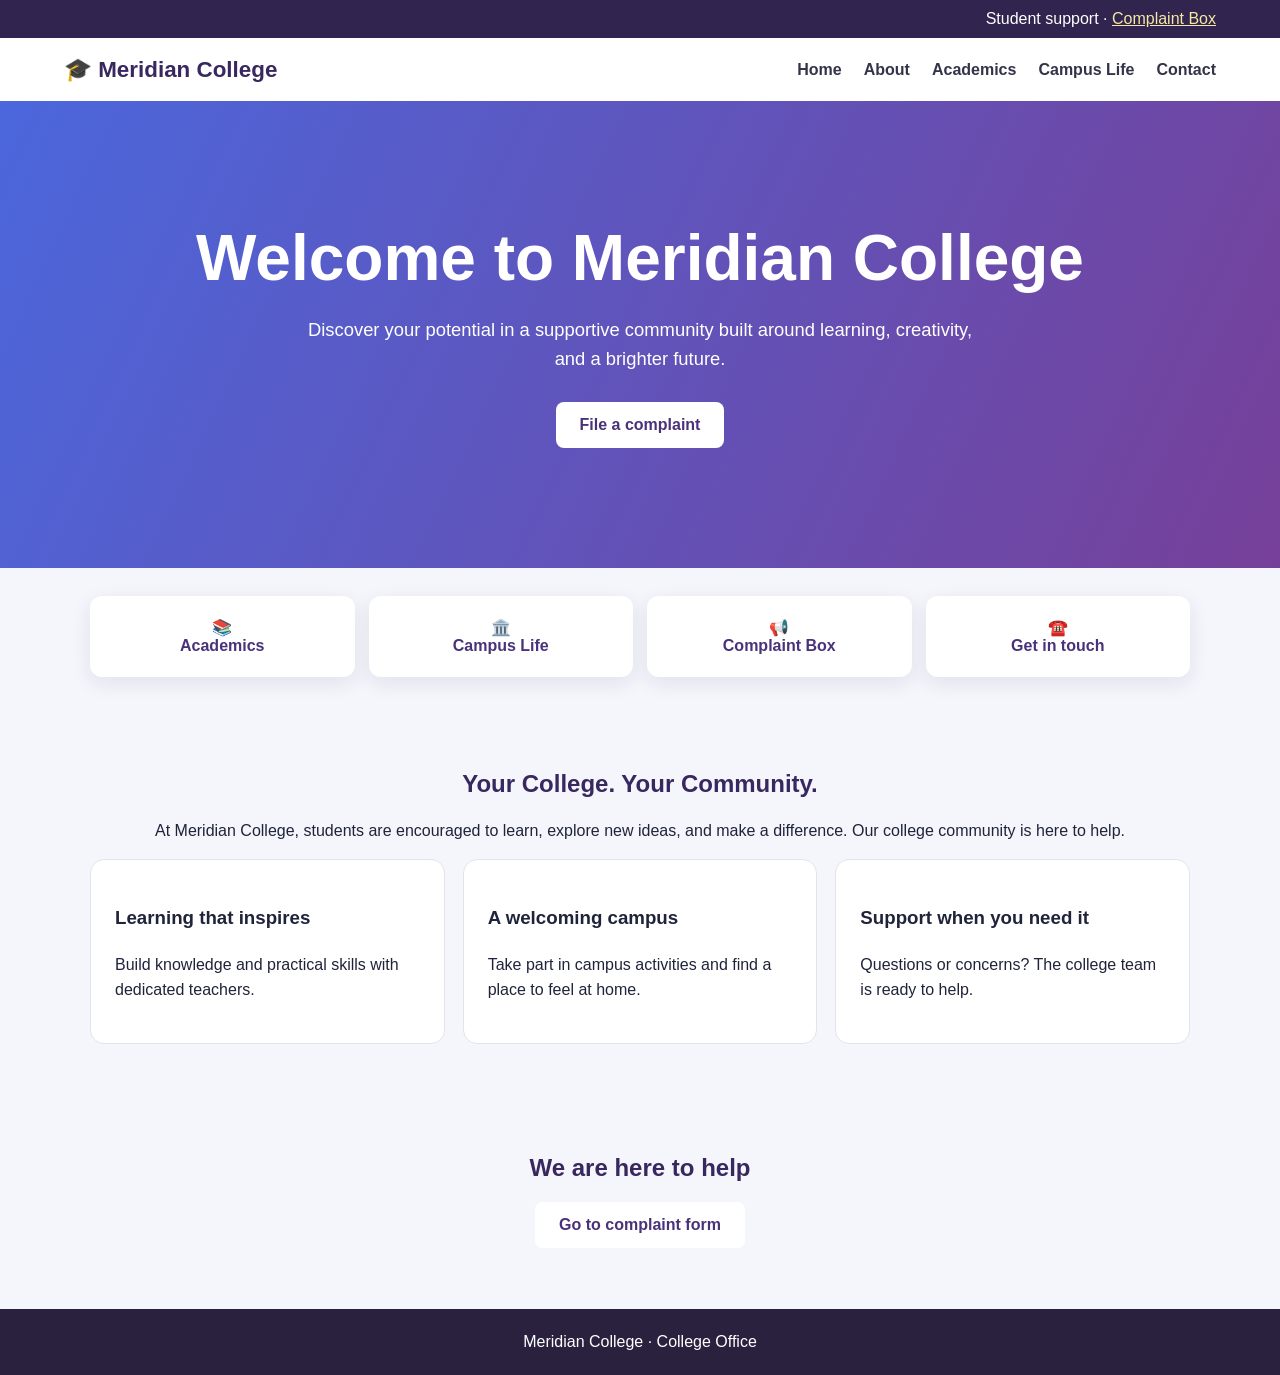
==== index.html @ 01b5d16f "Rename home.html to index.html" ====
<!DOCTYPE html>
<html lang="en">
<head>
  <meta charset="UTF-8">
  <meta name="viewport" content="width=device-width, initial-scale=1">
  <title>Meridian College | Home</title>
  <link rel="stylesheet" href="abc.css">
</head>
<body>
  <div class="topbar">
    Student support · <a href="complain.html">Complaint Box</a>
  </div>

  <header>
    <a class="brand" href="home.html">🎓 Meridian College</a>

    <nav aria-label="Main navigation">
      <a href="home.html">Home</a>
      <a href="#about">About</a>
      <a href="#academics">Academics</a>
      <a href="#campus">Campus Life</a>
      <a href="complain.html">Contact</a>
    </nav>
  </header>

  <main>
    <section class="hero">
      <h1>Welcome to Meridian College</h1>
      <p>
        Discover your potential in a supportive community built around
        learning, creativity, and a brighter future.
      </p>
      <a class="button" href="complain.html">File a complaint</a>
    </section>

    <section class="quick-links" aria-label="Student links">
      <a href="#academics">📚<br>Academics</a>
      <a href="#campus">🏛️<br>Campus Life</a>
      <a href="complain.html">📢<br>Complaint Box</a>
      <a href="#contact">☎️<br>Get in touch</a>
    </section>

    <section class="section" id="about">
      <h2>Your College. Your Community.</h2>
      <p style="text-align: center; line-height: 1.6">
        At Meridian College, students are encouraged to learn, explore new
        ideas, and make a difference. Our college community is here to help.
      </p>

      <div class="cards">
        <article class="card" id="academics">
          <h3>Learning that inspires</h3>
          <p>Build knowledge and practical skills with dedicated teachers.</p>
        </article>

        <article class="card" id="campus">
          <h3>A welcoming campus</h3>
          <p>Take part in campus activities and find a place to feel at home.</p>
        </article>

        <article class="card">
          <h3>Support when you need it</h3>
          <p>Questions or concerns? The college team is ready to help.</p>
        </article>
      </div>
    </section>

    <section class="section" id="contact">
      <h2>We are here to help</h2>
      <p style="text-align: center">
        <a class="button" href="complain.html">Go to complaint form</a>
      </p>
    </section>
  </main>

  <footer>
    Meridian College · College Office
  </footer>
</body>
</html>
---- abc.css ----
* {
  box-sizing: border-box;
}

body {
  margin: 0;
  font-family: Arial, sans-serif;
  color: #20243a;
  background: #f5f6fc;
}

.topbar {
  padding: 10px 5%;
  background: #31244f;
  color: white;
  text-align: right;
}

.topbar a {
  color: #f4e8a3;
}

header {
  display: flex;
  align-items: center;
  justify-content: space-between;
  gap: 20px;
  padding: 18px 5%;
  background: white;
}

.brand {
  color: #38285f;
  font-size: 1.4rem;
  font-weight: bold;
  text-decoration: none;
}

nav {
  display: flex;
  flex-wrap: wrap;
  gap: 12px 22px;
}

nav a {
  color: #33334a;
  font-weight: bold;
  text-decoration: none;
}

.hero {
  padding: clamp(60px, 10vw, 120px) 6%;
  background: linear-gradient(115deg, #4b67dc, #764099);
  color: white;
  text-align: center;
}

.hero h1 {
  margin: 0;
  font-size: clamp(2.2rem, 6vw, 4rem);
}

.hero p {
  max-width: 680px;
  margin: 20px auto 28px;
  font-size: 1.15rem;
  line-height: 1.6;
}

.button {
  display: inline-block;
  padding: 14px 24px;
  border-radius: 8px;
  background: white;
  color: #49327a;
  font-weight: bold;
  text-decoration: none;
}

.quick-links {
  display: grid;
  grid-template-columns: repeat(4, 1fr);
  gap: 14px;
  width: min(1100px, 90%);
  margin: 28px auto;
}

.quick-links a {
  padding: 22px 12px;
  border-radius: 12px;
  background: white;
  color: #49327a;
  box-shadow: 0 6px 20px #211c4218;
  font-weight: bold;
  text-align: center;
  text-decoration: none;
}

.section {
  width: min(1100px, 90%);
  margin: auto;
  padding: 45px 0;
}

.section h2 {
  color: #38285f;
  text-align: center;
}

.cards {
  display: grid;
  grid-template-columns: repeat(3, 1fr);
  gap: 18px;
}

.card {
  padding: 24px;
  border: 1px solid #e5e2ef;
  border-radius: 14px;
  background: white;
  line-height: 1.6;
}

footer {
  padding: 24px;
  background: #29213e;
  color: white;
  text-align: center;
}

@media (max-width: 700px) {
  header {
    align-items: flex-start;
    flex-direction: column;
  }

  .quick-links {
    grid-template-columns: repeat(2, 1fr);
  }

  .cards {
    grid-template-columns: 1fr;
  }
}

@media (max-width: 380px) {
  .quick-links {
    width: 94%;
    gap: 8px;
  }

  .quick-links a {
    padding: 18px 8px;
    font-size: 0.9rem;
  }
}
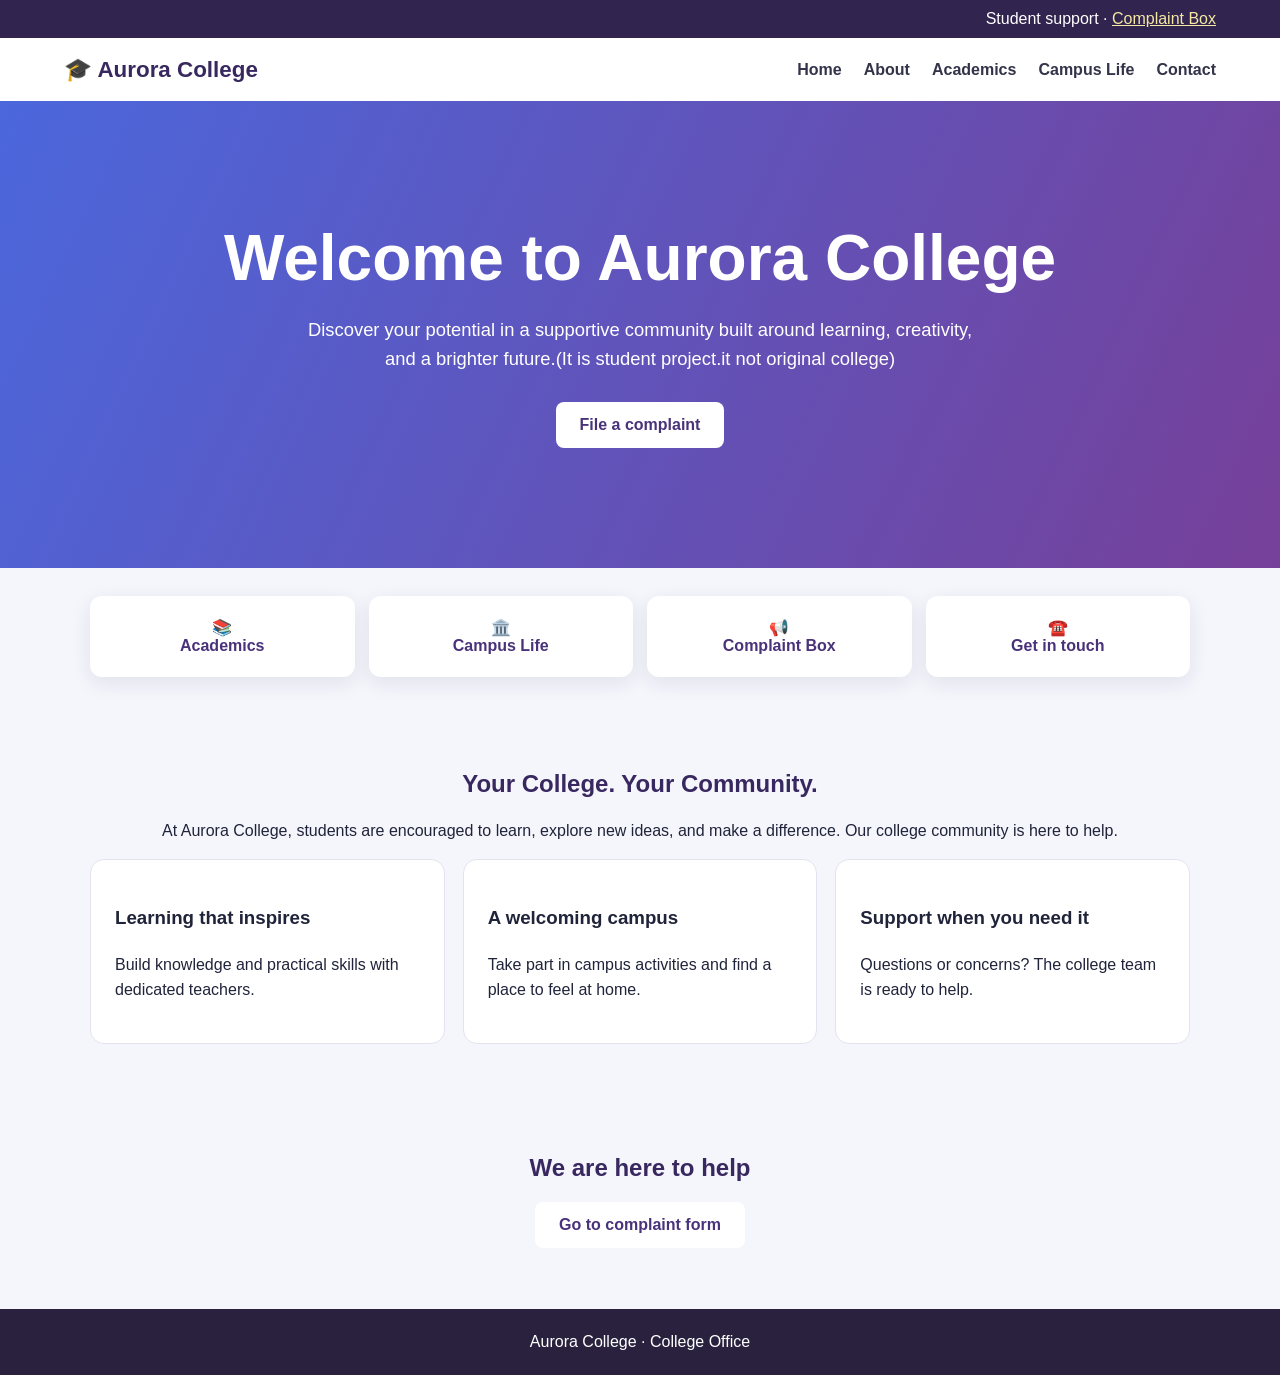
==== commit c9701041: "Update index.html" ====
--- a/index.html
+++ b/index.html
@@ -3,7 +3,7 @@
 <head>
   <meta charset="UTF-8">
   <meta name="viewport" content="width=device-width, initial-scale=1">
-  <title>Meridian College | Home</title>
+  <title>Aurora College | Home</title>
   <link rel="stylesheet" href="abc.css">
 </head>
 <body>
@@ -12,7 +12,7 @@
   </div>
 
   <header>
-    <a class="brand" href="home.html">🎓 Meridian College</a>
+    <a class="brand" href="home.html">🎓 Aurora College</a>
 
     <nav aria-label="Main navigation">
       <a href="home.html">Home</a>
@@ -25,10 +25,10 @@
 
   <main>
     <section class="hero">
-      <h1>Welcome to Meridian College</h1>
+      <h1>Welcome to Aurora College</h1>
       <p>
         Discover your potential in a supportive community built around
-        learning, creativity, and a brighter future.
+        learning, creativity, and a brighter future.(It is student project.it not original college)
       </p>
       <a class="button" href="complain.html">File a complaint</a>
     </section>
@@ -43,7 +43,7 @@
     <section class="section" id="about">
       <h2>Your College. Your Community.</h2>
       <p style="text-align: center; line-height: 1.6">
-        At Meridian College, students are encouraged to learn, explore new
+        At Aurora College, students are encouraged to learn, explore new
         ideas, and make a difference. Our college community is here to help.
       </p>
 
@@ -74,7 +74,7 @@
   </main>
 
   <footer>
-    Meridian College · College Office
+    Aurora College · College Office
   </footer>
 </body>
 </html>
